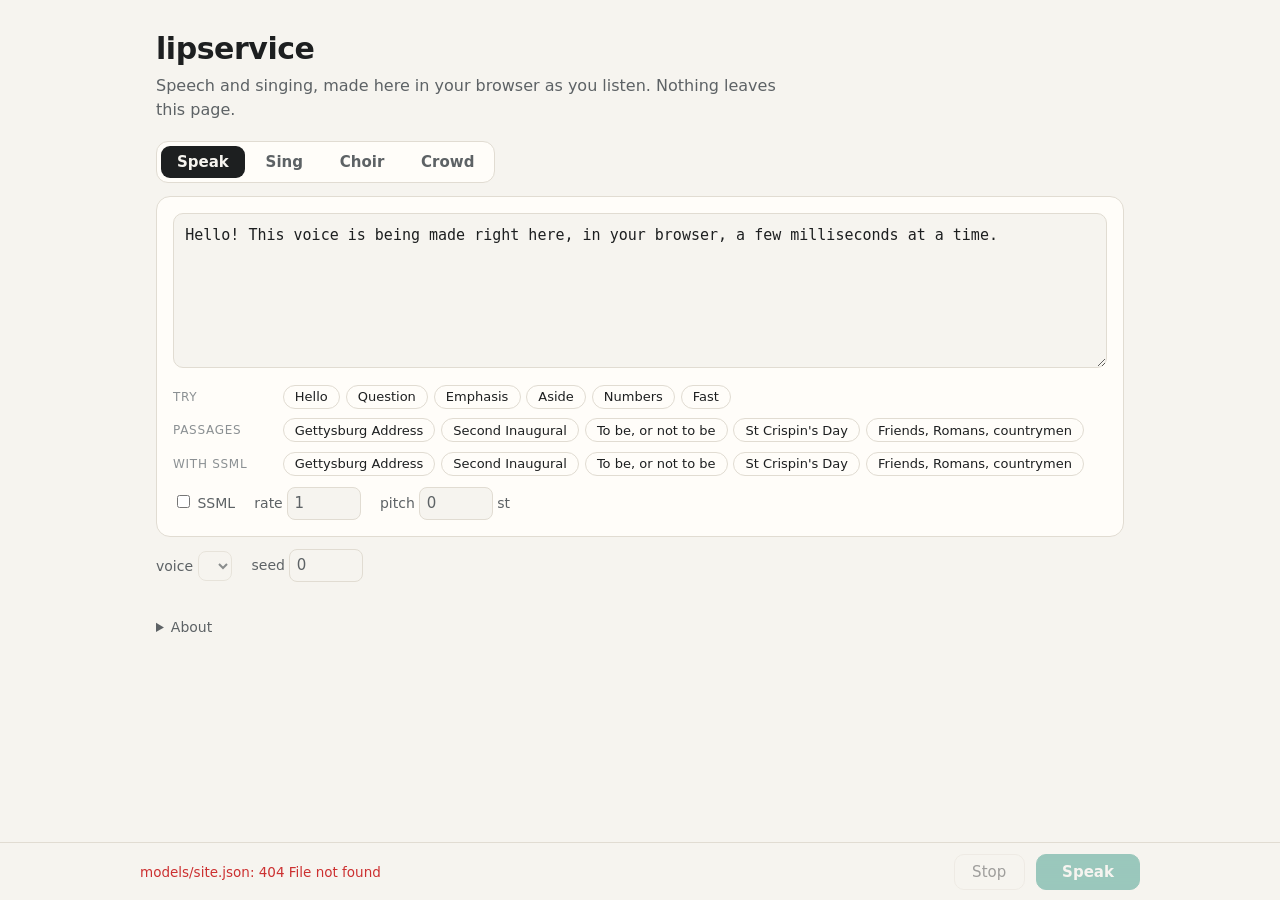
==== engine/web/index.html @ f513cfa4 "Lip Service 0.1.0" ====
<!doctype html>
<!-- SPDX-License-Identifier: AGPL-3.0-only -->
<!-- Copyright (C) 2026 Giles Hall -->

<html lang="en">
<head>
<meta charset="utf-8">
<meta name="viewport" content="width=device-width, initial-scale=1, viewport-fit=cover">
<meta name="color-scheme" content="dark light">
<title>lipservice</title>
<style>
  :root {
    color-scheme: dark light;
    --bg: #0f1112; --panel: #171a1c; --fg: #ebe7e0; --mute: #a0a5a8; --faint: #6c7276; --line: #2a2f33;
    --made: #4fd1b5; --head: #ffb45e; --pitch: #f2c14e; --comma: #e467c0; --bad: #ff6464; --note: #8ab4ff;
  }
  @media (prefers-color-scheme: light) {
    :root {
      --bg: #f6f4ef; --panel: #fffdf9; --fg: #1d1f20; --mute: #5d6265; --faint: #8b9093; --line: #e1dcd2;
      --made: #11866e; --head: #d97a1e; --pitch: #a87b00; --comma: #b5328f; --bad: #cc3030; --note: #2a5bd7;
    }
  }
  * { box-sizing: border-box; }
  [hidden] { display: none !important; }
  html { -webkit-text-size-adjust: 100%; }
  body { font: 16px/1.5 system-ui, -apple-system, sans-serif; color: var(--fg); background: var(--bg); margin: 0; }
  .page { max-width: 1000px; margin: 0 auto; padding: 1.6rem 1rem 7.5rem; }
  header h1 { font-size: 30px; font-weight: 650; letter-spacing: -0.015em; margin: 0; }
  header p { color: var(--mute); margin: .2rem 0 1.2rem; max-width: 40rem; }
  .tabs { display: flex; gap: .3rem; padding: .25rem; background: var(--panel); border: 1px solid var(--line); border-radius: 12px; width: fit-content; max-width: 100%; overflow-x: auto; }
  .tabs button { font: 600 15px system-ui, sans-serif; color: var(--mute); background: transparent; border: 0; border-radius: 9px; padding: .45rem 1rem; cursor: pointer; }
  .tabs button.on { color: var(--bg); background: var(--fg); }
  .card { background: var(--panel); border: 1px solid var(--line); border-radius: 14px; padding: 1rem; margin: .8rem 0; }
  .lede { color: var(--mute); margin: 0 0 .8rem; font-size: 15px; }
  textarea { width: 100%; font: 15px/1.45 ui-monospace, SFMono-Regular, Menlo, monospace; padding: .7rem; border: 1px solid var(--line); border-radius: 10px; background: var(--bg); color: inherit; resize: vertical; }
  .row { display: flex; flex-wrap: wrap; gap: .6rem 1.2rem; align-items: center; margin: .7rem 0 0; }
  label { color: var(--mute); font-size: 14px; }
  select, input[type=number] { font: inherit; font-size: 15px; background: var(--bg); color: inherit; border: 1px solid var(--line); border-radius: 8px; padding: .25rem .4rem; }
  input[type=number] { width: 4.6rem; }
  button { font: 600 15px system-ui, sans-serif; padding: .5rem 1.1rem; border-radius: 10px; border: 1px solid var(--made); background: var(--made); color: var(--bg); cursor: pointer; }
  button.quiet { background: transparent; color: var(--fg); border-color: var(--line); font-weight: 500; }
  button:disabled { opacity: .4; cursor: default; }
  .chips { display: flex; flex-wrap: wrap; gap: .35rem; align-items: center; margin-top: .6rem; }
  .chips .what { color: var(--faint); font-size: 12px; text-transform: uppercase; letter-spacing: .06em; min-width: 6.5rem; }
  .chips button { font-size: 13px; padding: .22rem .7rem; border-radius: 999px; }
  .chips button.on { border-color: var(--made); color: var(--made); }
  details { color: var(--mute); font-size: 14px; margin-top: .7rem; }
  summary { cursor: pointer; }
  code { font-size: 13px; }
  .note { color: var(--mute); font-size: 14px; margin: .6rem 0 0; }
  .knobs { display: grid; grid-template-columns: repeat(auto-fill, minmax(15rem, 1fr)); gap: .6rem 1.6rem; margin: .7rem 0; }
  .knobs label { display: grid; grid-template-columns: 1fr 3.6rem; align-items: center; column-gap: .5rem; }
  .knobs label span { grid-column: 1 / -1; }
  .knobs input { width: 100%; margin: 0; accent-color: var(--made); }
  .knobs output { color: var(--fg); font-variant-numeric: tabular-nums; text-align: right; }
  .part { display: flex; flex-wrap: wrap; gap: .3rem 1.2rem; align-items: center; margin: .35rem 0; }
  .part b { font-weight: 600; min-width: 10rem; color: var(--fg); }
  #choir-songs label { display: block; margin-top: .6rem; }
  #choir-songs textarea { font-size: 13px; }
  /* the crowd's pad */
  .padbox { position: relative; border: 1px solid var(--line); border-radius: 12px; overflow: hidden; background: var(--bg); }
  #pad { display: block; width: 100%; cursor: crosshair; }
  #pad-start { position: absolute; inset: 0; margin: auto; width: fit-content; height: fit-content; font-size: 17px; padding: .8rem 1.4rem; box-shadow: 0 6px 30px rgb(0 0 0 / .35); }
  .read { font: 600 15px ui-monospace, SFMono-Regular, Menlo, monospace; color: var(--fg); margin-top: .6rem; min-height: 1.5em; }
  /* the transport, always at hand */
  .bar { position: fixed; left: 0; right: 0; bottom: 0; z-index: 10; border-top: 1px solid var(--line);
    background: color-mix(in srgb, var(--bg) 86%, transparent); backdrop-filter: blur(12px); -webkit-backdrop-filter: blur(12px);
    padding: .65rem 1rem calc(.65rem + env(safe-area-inset-bottom)); }
  .bar .in { max-width: 1000px; margin: 0 auto; display: flex; gap: .7rem; align-items: center; }
  #status { flex: 1; min-width: 0; color: var(--mute); font-size: 13.5px; line-height: 1.35; overflow: hidden; display: -webkit-box; -webkit-line-clamp: 2; -webkit-box-orient: vertical; }
  #status.err { color: var(--bad); }
  #go { min-width: 6.5rem; }
  /* figures */
  .viz { display: grid; grid-template-columns: 1fr 1fr; gap: .8rem; margin-top: 1rem; }
  .viz figure { margin: 0; background: var(--panel); border: 1px solid var(--line); border-radius: 14px; padding: .8rem .9rem .9rem; min-width: 0; }
  .viz .wide { grid-column: 1 / -1; }
  .viz h2 { font: 650 11.5px system-ui, sans-serif; text-transform: uppercase; letter-spacing: .09em; color: var(--faint); margin: 0; display: flex; flex-wrap: wrap; align-items: center; gap: .3rem .6rem; }
  .viz h2 .tools { margin-left: auto; display: flex; flex-wrap: wrap; justify-content: flex-end; gap: .3rem; }
  .viz h2 .files { display: flex; align-items: center; gap: .3rem; margin-left: .5rem; }
  .viz h2 button { font-size: 11.5px; padding: .12rem .55rem; text-transform: none; letter-spacing: 0; }
  .viz h2 button.wanted { border-color: var(--made); color: var(--made); }
  .viz figcaption { color: var(--mute); font-size: 13px; margin: .2rem 0 .6rem; line-height: 1.4; }
  .viz canvas { display: block; width: 100%; }
  .stagebox { position: relative; }
  .tip { position: absolute; top: 4px; right: 4px; background: var(--bg); border: 1px solid var(--line); border-radius: 10px; padding: .45rem .7rem; font-size: 12.5px; line-height: 1.45; max-width: 62%; box-shadow: 0 6px 24px rgb(0 0 0 / .25); }
  .tip b { display: block; font-size: 13px; }
  .tip div { color: var(--mute); }
  .key { display: flex; flex-wrap: wrap; gap: .2rem .9rem; font-size: 12px; color: var(--mute); margin-top: .5rem; }
  .key i { display: inline-block; width: 10px; height: 10px; border-radius: 3px; margin-right: .35rem; vertical-align: -1px; }
  .key .pick { cursor: pointer; border-radius: 6px; padding: .05rem .4rem; margin: 0 -.4rem; }
  .key .pick:hover, .key .pick.on { color: var(--fg); background: var(--panel); }
  #stage { cursor: pointer; }
  /* the chain */
  .chain { display: grid; grid-template-columns: repeat(var(--wide, 5), minmax(0, 1fr)); gap: .7rem 1.1rem; }
  .step { position: relative; display: flex; flex-direction: column; gap: .1rem; background: var(--bg); border: 1px solid var(--line); border-radius: 10px; padding: .5rem .65rem; }
  .step::after { content: none; position: absolute; right: -.8rem; top: 50%; width: 7px; height: 7px; border-top: 1.5px solid var(--faint); border-right: 1.5px solid var(--faint); transform: translateY(-50%) rotate(45deg); }
  .step.go-wide::after { content: ""; }
  .step b { font-size: 13.5px; }
  .step span { font-size: 11.5px; color: var(--mute); line-height: 1.3; }
  .step output { font: 600 12.5px ui-monospace, SFMono-Regular, Menlo, monospace; color: var(--made); min-height: 1.4em; margin-top: .15rem; overflow-wrap: anywhere; }
  .meter { display: block; height: 5px; background: var(--line); border-radius: 3px; overflow: hidden; margin-top: auto; }
  .meter > i { display: block; height: 100%; width: 0; background: var(--made); }
  .meter.bad > i { background: var(--bad); }
  .curve { width: 100%; height: 70px; margin-top: .2rem; }
  /* the listener's notes */
  .notes { margin-top: .5rem; font-size: 14px; }
  .notes .how { color: var(--faint); font-size: 12.5px; }
  .notes form { display: flex; gap: .5rem; align-items: center; margin-top: .5rem; }
  .notes form b, .notes li button.at { font: 600 13px ui-monospace, SFMono-Regular, Menlo, monospace; color: var(--note); }
  .notes input[type=text] { flex: 1; min-width: 0; font: inherit; background: var(--bg); color: inherit; border: 1px solid var(--line); border-radius: 8px; padding: .3rem .5rem; }
  .notes button { font-size: 13px; padding: .25rem .7rem; }
  .notes ol { list-style: none; margin: .5rem 0 0; padding: 0; }
  .notes li { display: flex; gap: .6rem; align-items: baseline; padding: .22rem 0; border-top: 1px solid var(--line); }
  .notes li i { font: 700 10px system-ui, sans-serif; background: var(--note); color: var(--bg); border-radius: 3px; padding: 0 .3rem; min-width: 1.1rem; text-align: center; }
  .notes li button.at { background: transparent; border: 0; padding: 0; cursor: pointer; }
  .notes li span { flex: 1; min-width: 0; overflow-wrap: anywhere; }
  .notes li small { color: var(--faint); }
  .notes li button.gone { background: transparent; border: 0; color: var(--faint); padding: 0 .3rem; }
  /* figures in words */
  #nums { display: grid; grid-template-columns: repeat(auto-fill, minmax(10.5rem, 1fr)); gap: .6rem 1.2rem; margin: .8rem 0 0; }
  #nums b { display: block; font-size: 24px; font-weight: 650; color: var(--made); font-variant-numeric: tabular-nums; letter-spacing: -0.01em; }
  #nums span { color: var(--mute); font-size: 12.5px; line-height: 1.3; display: block; }
  .about { margin-top: 1.4rem; }
  @media (max-width: 1000px) {
    .chain { grid-template-columns: repeat(var(--half, 4), minmax(0, 1fr)); }
    .step.go-wide::after { content: none; }
    .step.go-half::after { content: ""; }
  }
  @media (max-width: 720px) {
    .viz { grid-template-columns: 1fr; }
    .chain { grid-template-columns: 1fr; gap: .8rem; }
    .step { display: grid; grid-template-columns: 1fr auto; column-gap: .8rem; align-items: baseline; }
    .step b { grid-area: 1 / 1; }
    .step output { grid-area: 1 / 2; margin: 0; text-align: right; min-height: 0; }
    .step span, .step .meter, .step .curve { grid-column: 1 / -1; }
    .step .meter { margin-top: .35rem; }
    .step.go-half::after { content: none; }
    .step.go-down::after { content: ""; right: auto; left: 1.2rem; top: auto; bottom: -.62rem; transform: rotate(135deg); }
    header h1 { font-size: 26px; }
    .page { padding-top: 1.1rem; }
    .card { padding: .8rem; }
  }
</style>
</head>
<body>
<div class="page">
<header>
  <h1>lipservice</h1>
  <p>Speech and singing, made here in your browser as you listen. Nothing leaves this page.</p>
  <p id="route-label" hidden><label>sound <select id="route"></select></label></p>
</header>

<nav class="tabs" role="tablist">
  <button id="t-say" class="on" role="tab">Speak</button><button id="t-sing" role="tab">Sing</button><button id="t-choir" role="tab">Choir</button><button id="t-crowd" role="tab">Crowd</button>
</nav>

<section id="say" class="card">
  <textarea id="text" rows="6" aria-label="What to say"></textarea>
  <div class="chips" id="say-examples"><span class="what">Try</span></div>
  <div class="chips" id="say-long"><span class="what">Passages</span></div>
  <div class="chips" id="say-long-ssml"><span class="what">With SSML</span></div>
  <div class="row">
    <label><input type="checkbox" id="ssml"> SSML</label>
    <label>rate <input type="number" id="rate" value="1" min="0.5" max="2" step="0.05"></label>
    <label>pitch <input type="number" id="shift" value="0" min="-12" max="12" step="1"> st</label>
  </div>
</section>

<section id="sing" class="card" hidden>
  <textarea id="song" rows="10" aria-label="The song"></textarea>
  <div class="chips" id="sing-examples"><span class="what">Songs</span></div>
  <div class="row">
    <label>transpose <input type="number" id="transpose" value="0" min="-24" max="24" step="1"> st</label>
  </div>
  <details><summary>How it sings</summary>
    <div class="row">
      <label>pitch <select id="sing-motion">
        <option value="">machine vibrato</option><option value="vibrato">a singer's own, with vibrato</option><option value="wide">a singer's own, wide vibrato</option><option value="straight">a singer's own, straight tone</option>
      </select></label>
      <label><input type="checkbox" id="sing-diction"> sung diction</label>
    </div>
    <div class="knobs" id="sing-how"></div>
    <p>With a singer's own pitch, the voice's pitch moves on each note as one trained singer's did (VocalSet's singers;
    the seed picks which, and so that singer's own rate and depth of vibrato). Sung diction stresses every vowel. The
    changes are heard at the next Go.</p>
  </details>
  <details><summary>Song format</summary>
    <p>A line each: <code>bpm 90</code>, <code>rest 0.5</code> (beats), or a word and its notes, one a syllable,
    <code>NOTE:BEATS</code> (<code>C4</code>, <code>F#3</code>, <code>Bb2</code>), notes joined by <code>+</code> sharing a syllable.
    Lines starting <code>#</code> are comments.</p>
    <p>A <code>vibrato</code> line between words writes the vibrato's size from that beat on, as a pedal is written beside
    a part's notes: 1 is the voice's own, 0 a straight tone. <code>vibrato 0</code> jumps to none;
    <code>vibrato 1.5:3</code> glides to one and a half times over the next 3 beats; several in a line follow one another, so
    <code>vibrato 0 0:2 2:4 0:2</code> is none, held for 2 beats, grown to twice over 4, gone again over 2. The line takes no
    time in the song, and the last size holds until the next line. Of a singer's own pitch it sizes the vibrato and leaves
    the slower drift. In a choir each part has its own (Parts as song files); the piece Vibrato, Written shows it. The
    knob "vibrato alone" is what 1 comes to: every size written is multiplied by it.</p>
  </details>
</section>

<section id="choir" class="card" hidden>
  <div class="chips" id="choir-examples"></div>
  <p class="note" id="choir-source"></p>
  <div class="row">
    <label>room <select id="choir-room">
      <option value="card">hall</option><option value="drier">drier</option><option value="driest">driest</option><option value="bare">no room</option>
    </select></label>
    <label>pitch <select id="choir-motion">
      <option value="straight">singers' own, straight tone</option><option value="vibrato">singers' own, with vibrato</option><option value="wide">singers' own, wide vibrato</option><option value="">machine vibrato</option>
    </select></label>
  </div>
  <details><summary>Voices</summary><div id="choir-parts"></div></details>
  <details><summary>How it sings</summary>
  <div class="knobs" id="choir-how"></div>
  <p>Each voice's pitch moves on its notes as one trained singer's did (VocalSet's singers, a different one for each
  voice, with that singer's own rate and depth of vibrato), each singer a touch off the
  beat and off the pitch, breaths taken in the rests with the note before shortened to make room. Each singer has a
  seat on a stage and the choir sounds in a room. Each voice sings its part as in the Sing tab: as written for a woman,
  an octave down for a man. The voices are spread over several workers and mixed as they are made.</p></details>
  <details><summary>Parts as song files</summary><div id="choir-songs"></div></details>
</section>

<section id="crowd" class="card" hidden>
  <p class="lede">A crowd singing four chords round and round, each voice one note a chord. Drag on the pad: across
  sets one thing and up another. With the voices on an axis, the dashed line is how many this device sings at once,
  measured as it sings; past it the sound runs dry.</p>
  <div class="padbox"><canvas id="pad" aria-label="The crowd's pad"></canvas><button id="pad-start" disabled>Start the crowd</button></div>
  <div class="row">
    <label>across <select id="pad-x"></select></label>
    <label>up <select id="pad-y"></select></label>
  </div>
  <div class="read" id="pad-read"></div>
</section>

<div class="row" id="opts">
  <label id="voice-label">voice <select id="voice" disabled></select></label>
  <label id="seed-label">seed <input type="number" id="seed" value="0" min="0" step="1"></label>
</div>

<div id="nums"></div>

<section class="viz" id="viz" hidden>
  <figure class="wide" id="f-stage">
    <h2>The stage</h2>
    <figcaption id="c-stage"></figcaption>
    <div class="stagebox"><canvas id="stage"></canvas><div id="stage-card" class="tip" hidden></div></div>
    <div class="key" id="k-stage"></div>
  </figure>
  <figure class="wide" id="f-time">
    <h2>As it is made <span class="tools"><button class="quiet" id="follow" hidden>Back to now</button><button class="quiet" id="zoom">Whole take</button><span class="files">Download <button class="quiet" id="file-wav" disabled>WAV</button><button class="quiet" id="file-flac" disabled>FLAC</button><button class="quiet" id="file-mp3" disabled>MP3</button></span></span></h2>
    <figcaption id="c-time"></figcaption>
    <canvas id="time"></canvas>
    <div class="notes" id="notes" hidden>
      <div class="row"><button class="quiet" id="note-add">Note here</button><span class="how">marks what you are hearing (or press N); shift-click the time line to mark a place by eye. Space plays and pauses; the arrows move the mark a tenth of a second (a second with shift), or with no note open your place two seconds (paused, it stays paused); Enter plays from two seconds before the mark. While writing the note: shift-space, alt-arrows and shift-Enter</span></div>
      <form id="note-form" hidden><b id="note-at"></b><input type="text" id="note-text" aria-label="The note" autocomplete="off"><button id="note-save">Save</button><button type="button" class="quiet" id="note-cancel">Cancel</button></form>
      <ol id="note-list"></ol>
    </div>
  </figure>
  <figure class="wide" id="f-chain">
    <h2>The chain</h2>
    <figcaption id="c-chain"></figcaption>
    <div class="chain" id="chain"></div>
  </figure>
  <figure id="f-pace">
    <h2>Made against heard</h2>
    <figcaption id="c-pace"></figcaption>
    <canvas id="pace"></canvas>
  </figure>
  <figure id="f-scope">
    <h2>At the speaker</h2>
    <figcaption>Left against right, upright where the ears agree, and the spectrum with its recent peaks.</figcaption>
    <canvas id="scope"></canvas>
  </figure>
</section>

<details class="about"><summary>About</summary>
  <p>The engine is written in Rust and runs here as WebAssembly, in workers. Speech: the text is spelled out (numbers,
  dates) and each word read in its sense; a dictionary (CMU, BSD) and a model for the words not in it give the phones;
  a small model, taught by BERT, puts pauses where readers pause; a score model gives each sound its length, pitch and
  voice; <span id="about-sound">a decoder turns that into a spectrum and Vocos (MIT) turns the spectrum into sound. Singing goes from the
  score through a source-filter vocoder.</span> The voices are LibriTTS-R speakers (CC BY 4.0). The choir's pitch motion and
  breaths are learned from and cut from VocalSet (Wilkins, Seetharaman, Wahl and Pardo, ISMIR 2018; CC BY 4.0). SSML
  covers prosody (rate, pitch, volume), emphasis, breaks, say-as, phoneme and sub; a yes/no question rises at its end.</p>
  <p>The sound keeps playing with the screen off where the browser allows it: the page asks for a playback audio
  session, and is fed by its workers' messages rather than timers.</p>
</details>
</div>

<div class="bar"><div class="in">
  <div id="status" role="status">Loading the engine…</div>
  <button id="stop" class="quiet" disabled>Stop</button>
  <button id="go" disabled>Speak</button>
</div></div>

<script type="module">
import { PASSAGES } from "./passages.js";
import { Choir } from "./choir.js";
import { Deck } from "./deck.js";
import { Conductor } from "./conduct.js";
import { CHOIRS, VIBRATO, arrange } from "./choirs.js";
import { sized } from "./perform.js";
import { Crowd, MAX, PARAMS, noteName, chordName } from "./live.js";
import { Take, SR } from "./take.js";
import { Timeline } from "./timeline.js";
import { Stage } from "./stage.js";
import { Chain } from "./chain.js";
import { Pace } from "./pace.js";
import { Scope } from "./scope.js";
import { Pad } from "./pad.js";
import { hue, hsl, ROLE, clock, stamp } from "./paint.js";
import { Notes, digest } from "./notes.js";
import { FORMATS, write } from "./files.js";
import { RANGES } from "./voices_ranges.js";

const $ = (id) => document.getElementById(id);

const SAY = {
  "Hello": ["Hello! This voice is being made right here, in your browser, a few milliseconds at a time.", false],
  "Question": ["Are you coming home tonight? Who told you that?", false],
  "Emphasis": ['<speak>I never said <emphasis level="strong">she</emphasis> stole my money.</speak>', true],
  "Aside": ['<speak>The key is under the mat. <break time="400ms"/><prosody rate="slow" pitch="-2st" volume="soft">Don\'t tell anyone.</prosody> <break time="300ms"/>I mean <emphasis level="strong">anyone</emphasis>.</speak>', true],
  "Numbers": ['<speak>Your table is ready at <say-as interpret-as="time">7:45</say-as>, party of <say-as interpret-as="cardinal">12</say-as>. Spell it: <say-as interpret-as="characters">SSML</say-as>.</speak>', true],
  "Fast": ['<speak><prosody rate="x-fast">This is the part of the advertisement where everything is said very quickly so nobody notices.</prosody></speak>', true],
};
const SING = {
  "Amazing Grace": `# Amazing Grace (New Britain, 1829), first two lines; 3/4
bpm 90
rest 0.5
amazing D4:1 G4:2 B4:0.5+G4:0.5
grace B4:2
how A4:1
sweet G4:2
the E4:1
sound D4:2
that D4:1
saved G4:2
a B4:0.5+G4:0.5
wretch B4:2
like A4:1
me D5:3
rest 0.5`,
  "Twinkle": `# Twinkle, Twinkle, Little Star (traditional)
bpm 100
twinkle C4:1 C4:1
twinkle G4:1 G4:1
little A4:1 A4:1
star G4:2
how F4:1
I F4:1
wonder E4:1 E4:1
what D4:1
you D4:1
are C4:2
rest 0.5`,
};

const CAPTION = {
  say: "The words and their sounds as long as each lasts, the pauses the model added (magenta), the pitch with its rising questions, then the spectrogram and the wave. The teal line is how far the engine has got; the warm one is what you hear. Click to play from there; drag to look about.",
  sing: "The notes as written, the pitch as sung over them, then the spectrogram and the wave. The teal line is how far the engine has got; the warm one is what you hear. Click to play from there; drag to look about.",
  choir: "Each part a lane, bright where it sings loud, its breaths marked; what the compressor (amber) and limiter (red) take off; then the spectrogram and the wave of the whole room. Click to play from there, made or not; change the room, the pitch or a voice as it plays and it is sung again from just ahead of what you hear, the rest dimmed until it is. Drag to look about.",
};
const CHAIN = {
  say: "Each step from your text to the speaker, and what it is doing at the word you hear.",
  sing: "Each step from the song to the speaker, and what it is doing at the note you hear. The singer's line is how far the sung pitch is from the written note.",
  choir: "Each step from the parts to the speaker. The bars are how much of what you hear is each: the singers straight from their seats, the echo, the halls; and what the limiter takes off. The curve is the compressor's, the dot where the choir is on it now.",
  crowd: "Each step from the notes to the speaker. The bars are how much of what you hear is each: the voices straight from their seats, the echo, the halls; and what the limiter takes off. The curve is the compressor's, the dot where the crowd is on it now.",
};
const PACE = {
  take: "Seconds of sound made (teal) and heard (warm) from where it plays, against the seconds since you asked. The dashed line is real time from the first sound: everything above it is made faster than it plays, and the shading is the sound in hand.",
  crowd: "The voices singing, against how many the workers keep up with (dashed), over the last 30 seconds. A red mark is a moment the speaker ran dry.",
};

// id: one rising count for every job and utterance. live: the crowd's utterance while it sings.
// take: what the figures show and the deck plays; take.job: its making on the page's worker
// (speech and song), null once over.
let mode = "say", voices = [], vox = null, route = null, id = 0, live = 0, ctx = null, player = null, making = null;
let take = null, crowd = null, crowdAt = null, hist = [], showing = null, choirName = null, sung = null;
let solo = new Set(); // the singers of the choir sung (its parts, by number) asked to be heard alone; none: all are heard
let notes = null, noting = null; // the listener's notes, where the site keeps them; the sample one is being written for
let saving = null, writing = false; // the format the take is wanted in as a file once all of it is made; a file is being written
// the sound asked for in the page's address (?route=fast; routes.js), or the site's first
const wanted = new URLSearchParams(location.search).get("route");
const worker = new Worker(wanted ? `worker.js?route=${encodeURIComponent(wanted)}` : "worker.js", { type: "module" });
const status = (s, err = false) => { $("status").textContent = s; $("status").className = err ? "err" : ""; };
const numbers = (rows = []) => {
  $("nums").replaceChildren(...rows.map(([big, small]) => {
    const d = document.createElement("div"), b = document.createElement("b"), s = document.createElement("span");
    b.textContent = big; s.textContent = small; d.append(b, s);
    return d;
  }));
};
const chip = (name, onclick, quiet = true) => {
  const b = document.createElement("button");
  if (quiet) b.className = "quiet";
  b.textContent = name;
  b.onclick = onclick;
  return b;
};

for (const [name, [text, ssml]] of Object.entries(SAY)) $("say-examples").append(chip(name, () => { $("text").value = text; $("ssml").checked = ssml; }));
for (const [row, ssml] of [["say-long", false], ["say-long-ssml", true]]) {
  for (const p of PASSAGES) $(row).append(chip(p.name, () => { $("text").value = ssml ? p.ssml : p.plain; $("ssml").checked = ssml; }));
}
for (const [name, song] of Object.entries(SING)) $("sing-examples").append(chip(name, () => { $("song").value = song; }));
$("text").value = SAY.Hello[0];
$("song").value = SING["Amazing Grace"];

const GO = { say: "Speak", sing: "Sing", choir: "Sing", crowd: "Start" };
function tab(m) {
  mode = m;
  for (const t of ["say", "sing", "choir", "crowd"]) {
    $(`t-${t}`).classList.toggle("on", m === t);
    $(`t-${t}`).setAttribute("aria-selected", m === t);
    $(t).hidden = m !== t;
  }
  $("voice-label").hidden = m === "choir" || m === "crowd";
  $("seed-label").hidden = m === "crowd";
  $("go").textContent = GO[m];
  tune();
  if (m === "choir") warm();
  if (m === "crowd" && crowd) crowd.prepare();
  wake();
}
for (const t of ["say", "sing", "choir", "crowd"]) $(`t-${t}`).onclick = () => tab(t);

// a woman sings a written melody an octave up from a man
function tune() {
  const v = voices.find((v) => v.name === $("voice").value);
  if (mode === "sing" && v) $("transpose").value = v.sex === "F" ? 0 : -12;
}
$("voice").onchange = tune;

function fillVoices(select) {
  const groups = new Map();
  for (const v of voices) {
    const o = document.createElement("option"); o.value = v.name; o.textContent = v.label;
    if (!v.group) { select.append(o); continue; }
    if (!groups.has(v.group)) {
      const g = document.createElement("optgroup"); g.label = v.group; groups.set(v.group, g); select.append(g);
    }
    groups.get(v.group).append(o);
  }
}

// ------------------------------------------------------------------ the speaker

// The speaker (player.js) plays the chunks back to back and fades every start, end and stop. It is
// made on the first press, as a browser starts audio only from one; asked for as playback (a
// music player's audio session) so that it plays on with the screen off.
// A context that has played and is no longer running was silenced by the system (the screen locked,
// a call, another app's sound, the lock screen's pause). It still holds sound it was given and had
// not played, and started again it plays that first: a bit of the last piece ahead of the next. So
// a press finds it closed and a new one made, which holds nothing. (Coming back to the page while a
// piece is still going starts the same one again, below: there what it holds is the piece's own.)
const scope = new Scope($("scope"));
let ran = false; // the context has played
function speaker() {
  if (ctx && ran && ctx.state !== "running") {
    const old = ctx;
    old.onstatechange = null;
    player?.disconnect();
    old.close().catch((e) => console.error("the silenced audio context would not close:", e));
    ctx = null;
    making = null; // the old player takes what is still on its way to it, until the new one is made
    ran = false;
  }
  if (!ctx) {
    if (navigator.audioSession) navigator.audioSession.type = "playback";
    const made = new AudioContext({ sampleRate: SR });
    ctx = made;
    made.onstatechange = () => {
      if (made.state === "running") ran = true;
      else if (active()) status(`The browser has ${made.state === "interrupted" ? "interrupted" : "paused"} the sound.`, true);
    };
    if (made.state === "running") ran = true;
  }
  ctx.resume().catch((e) => status(`The browser would not start audio: ${e.message}`, true));
  making ??= ctx.audioWorklet.addModule("player.js").then(() => {
    player = new AudioWorkletNode(ctx, "player", { numberOfInputs: 0, outputChannelCount: [2] });
    player.onprocessorerror = () => status("The audio player failed (the browser's console has why). Reload the page.", true);
    player.port.onmessage = ({ data: m }) => heard(m);
    player.connect(ctx.destination);
    scope.attach(ctx, player);
  });
}
const toPlayer = (m, t = []) => making.then(() => player.port.postMessage(m, t)).catch((e) => status(`The audio player did not start: ${e.message}`, true));

// back from the background: a context the system paused while live is started again
document.addEventListener("visibilitychange", () => {
  if (document.visibilityState !== "visible") return;
  wake();
  if (!ctx || !active() || ctx.state === "running") return;
  ctx.resume().then(() => status("Playing again: the browser had paused the sound while the page was hidden.", true))
    .catch((e) => status(`The browser would not start the sound again: ${e.message}`, true));
});

// the lock screen's controls: what is playing, and a pause that stops it
const session = "mediaSession" in navigator ? navigator.mediaSession : null;
session?.setActionHandler("pause", () => halted());
function nowPlaying(title) {
  if (!session) return;
  session.metadata = new MediaMetadata({ title, artist: "lipservice", album: "made in your browser" });
  session.playbackState = title ? "playing" : "none";
}

// The deck (deck.js) plays the take from wherever it is set down; the conductor (conduct.js) keeps
// a choir's take made ahead of it and makes it again when what is sung changes.
const deck = new Deck({
  send: toPlayer,
  clock: () => ctx.currentTime * SR,
  latency: () => (ctx.outputLatency || 0) * SR,
  nextId: () => ++id,
  ahead: (t, c) => (t.kind === "choir" ? cond.ahead(t, c) : true),
  onBegin: () => {
    if (deck.run.holds) status("Playing on.");
    else if (take.kind === "choir") status(`Singing… first sound ${Math.round(deck.run.begun)} ms after you asked.`);
    lamp();
  },
  // the speaker ran dry: it waits, and plays on once the engine is far enough ahead to reach the end
  onHold: () => {
    status("The engine fell behind what was playing. Waiting for it to get far enough ahead to play on without stopping…", true);
    lamp();
  },
  onEnd: (m) => {
    lamp();
    const n = deck.run.holds;
    if (!m.stopped && n) status(`${$("status").textContent} Playback waited for the engine ${n} time${n > 1 ? "s" : ""}.`, true);
    else if (!m.stopped && m.stalls) status(`${$("status").textContent} Playback stalled ${m.stalls} time${m.stalls > 1 ? "s" : ""} waiting for the engine.`, true);
  },
  onSwap: (t) => {
    take = t;
    timeline.swap(t);
    setStage(t);
    listNotes();
    wake();
  },
});

// something is playing, about to, or being made
const active = () => live !== 0 || deck.active || cond.job !== null || (take?.job ?? null) !== null;
function lamp() {
  const on = active();
  $("stop").disabled = !on;
  if (!on) nowPlaying(null);
  fileLamp();
  wake();
}

function heard(m) {
  const now = performance.now();
  if (!live || m.id !== live) { deck.hear(m); return; }
  if (m.type === "at") {
    crowdAt = m;
    crowd.hear(m.n, m.stalls);
    const s = crowd.stats();
    hist.push({ t: now, voices: s.voices, capacity: s.capacity, stalls: s.stalls });
    while (hist.length > 2 && hist[0].t < now - 32000) hist.shift();
  } else if (m.type === "ended") {
    live = 0;
    lamp();
    if (m.stalls) status(`${$("status").textContent} Playback stalled ${m.stalls} time${m.stalls > 1 ? "s" : ""} waiting for the engine.`, true);
  }
}

// Everything stops: the crowd, a making on the page's worker (what it made stays, to be played),
// the choir's making and the speaker.
function stop() {
  if (live) {
    crowd.stop();
    toPlayer({ type: "stop", id: live });
    live = 0;
    $("pad-start").hidden = false;
  }
  if (take && (take.job ?? null) !== null) {
    worker.postMessage({ type: "stop", id: take.job });
    take.job = null;
    take.head = null;
    take.close();
  }
  cond.stop();
  lamp();
}
const halted = () => { stop(); unfile(); status("Stopped."); };
$("stop").onclick = halted;

// ------------------------------------------------------------------ the choir and the crowd

// The choir (choir.js): its parts over several workers, mixed here; the conductor puts the sound on
// the take's tape and the deck plays it.
const choir = new Choir({
  main: worker,
  spawn: () => new Worker(`worker.js?light&route=${route}`, { type: "module" }),
  cores: navigator.hardwareConcurrency || 2,
  onLoaded: (ms) => { if (!active() && (mode === "choir" || mode === "crowd")) status(`The voices are ready (loaded in ${(ms / 1000).toFixed(1)} s).`); },
  onSound: (j, y, at) => { cond.sound(j, y, at); fileProgress(); wake(); },
  onOpen: (j) => cond.opened(j),
  onDone: (j, s) => cond.done(j, s),
  onError: (message) => cond.error(message),
});
const cond = new Conductor({
  choir, deck,
  lead: 30, // s of a choir made past where a listener paused
  nextId: () => ++id,
  onOpen: (t) => opened(t),
  onError: (message) => { stop(); unfile(); status(message, true); },
  onDone: (t, s) => {
    lamp();
    if (s.secs) {
      const n = t.settings.parts.filter((p) => !p.mute).length, of = n < s.parts ? `${n} of ${s.parts}` : `${s.parts}`;
      status(made(t) ? `${(t.length / SR).toFixed(1)} s of choir from ${of} voices.` : `${s.mix.toFixed(1)} s of choir made, from ${of} voices.`);
      numbers([
        [`${s.speed.toFixed(0)}×`, `seconds of singing made a second, every voice counted: ${s.secs.toFixed(0)} s in ${s.wall.toFixed(1)} s`],
        [`${s.perCompute.toFixed(1)}×`, `a second of compute: ${s.secs.toFixed(0)} s in ${s.busy.toFixed(1)} s of work, on ${s.workers} worker${s.workers > 1 ? "s" : ""}`],
        [`${Math.round(cond.lat)} ms`, "from asking the singers to their first sound"],
        [`${s.realtime.toFixed(1)}×`, `the choir made as fast as it plays: ${s.mix.toFixed(1)} s in ${s.wall.toFixed(1)} s`],
      ]);
    }
    fileSoon();
  },
});

// ------------------------------------------------------------------ the take as a file

// The take kept as a file (files.js), written here on the page once all of it is made: a choir is
// made through for it (the conductor's fill()), speech and a song are waited for. The wish
// (`saving`) stays with what is sung through its changes, and is over when the file is written,
// at a stop, at an error, or when something else is spoken or sung.
const FILE_BUTTONS = Object.keys(FORMATS).map((f) => [f, $(`file-${f}`)]);
for (const [f, b] of FILE_BUTTONS) {
  b.title = `Download what was made as ${FORMATS[f].label}: ${FORMATS[f].what}`;
  b.onclick = () => want(f);
}
// all of the take is made
const made = (t) => t.closed && t.length > 0 && t.end(0) >= t.length;
// the take a file would be of: the choir as it is to be sung now, though the old way still plays
const filed = () => (take?.kind === "choir" ? cond.cur : take);
function fileLamp() {
  for (const [f, b] of FILE_BUTTONS) {
    b.disabled = !filed() || writing;
    b.classList.toggle("wanted", saving === f);
  }
}
function unfile() {
  if (saving === null) return;
  saving = null;
  cond.fill(false);
  fileLamp();
}
// a click on a format: a file of it is wanted; on the one wanted already: no longer
function want(format) {
  if (!filed() || writing) return;
  if (saving === format) {
    unfile();
    status("No file will be written.");
    return;
  }
  saving = format;
  fileLamp();
  fileSoon();
}
// the file wanted is written if its take is whole, and the take made on towards it if not
function fileSoon() {
  const t = filed();
  if (saving === null || writing || !t) return;
  if (made(t)) {
    writeFile(t, saving);
  } else if (t.kind === "choir") {
    cond.fill();
    lamp();
    fileShare = null;
    fileProgress();
  } else if ((t.job ?? null) !== null) {
    status(`The ${FORMATS[saving].label} will be written once the ${t.kind === "say" ? "speech" : "song"} is made.`);
  } else {
    unfile();
    status("There is no sound to download.", true);
  }
}
// how much of the choir wanted as a file is made
let fileShare = null;
function fileProgress() {
  const t = filed();
  if (saving === null || writing || t?.kind !== "choir") return;
  const share = t.length ? Math.floor(100 * t.spans.reduce((a, [from, to]) => a + to - from, 0) / t.length) : 0;
  if (share === fileShare) return;
  fileShare = share;
  status(`Making the rest of the choir to write the ${FORMATS[saving].label}: ${share}% of it is made.`);
}
const slug = (text) => text.normalize("NFKD").toLowerCase().replace(/[^a-z0-9]+/g, "-").slice(0, 48).replace(/^-|-$/g, "");
// a file's name: the choir's (and who of it is heard, if not all), the song's title, or the first
// words spoken
function fileName(t) {
  const heard = t.kind === "choir" ? t.settings.parts.filter((p) => !p.mute) : [];
  const alone = heard.length === (t.settings?.parts.length ?? 0) ? "" : heard.length > 2 ? ` ${heard.length} voices` : ` ${heard.map((p) => p.name).join(" ")}`;
  const of = t.kind === "choir" ? `${sung}${alone}` : t.kind === "sing" ? t.text.match(/^#\s*(.+)$/m)?.[1] : t.asked.text.replace(/<[^>]+>/g, " ").trim().split(/\s+/).slice(0, 6).join(" ");
  return slug(of ?? "") || { say: "speech", sing: "song", choir: "choir" }[t.kind];
}
// Written a slice at a time, so the page goes on drawing and answering, then handed to the browser
// to keep. The take's sound is copied first: it may be sung another way meanwhile.
async function writeFile(t, format) {
  const f = FORMATS[format];
  saving = null;
  writing = true;
  fileLamp();
  try {
    const name = `${fileName(t)}.${f.ext}`, [l, r] = t.cut(0, t.length);
    const g = write(format, r ? [l, r] : [l], SR);
    let step = g.next();
    while (!step.done) {
      status(`Writing ${name}: ${Math.floor(100 * step.value)}%`);
      await new Promise((go) => setTimeout(go));
      for (const until = performance.now() + 40; !step.done && performance.now() < until;) step = g.next();
    }
    const { bytes } = step.value;
    const url = URL.createObjectURL(new Blob([bytes], { type: f.mime })), a = document.createElement("a");
    a.href = url;
    a.download = name;
    document.body.append(a);
    a.click();
    a.remove();
    setTimeout(() => URL.revokeObjectURL(url), 60000);
    const size = bytes.length < 1e6 ? `${Math.ceil(bytes.length / 1000)} kB` : `${(bytes.length / 1e6).toFixed(1)} MB`;
    status(`Wrote ${name}: ${stamp(t.length / SR)}, ${size}.`);
  } catch (e) {
    status(`The ${f.label} could not be written: ${e.message}`, true);
  } finally {
    writing = false;
    fileLamp();
  }
}

// The knobs of how a song is sung: what each is called, its lowest, highest and step, and how a
// value reads.
const pct = (v) => `${Math.round(v * 100)}%`;
const KNOBS = {
  sway: ["vibrato and drift", 0, 2, 0.05, pct],
  vibrato: ["vibrato alone", 0, 2, 0.05, pct],
  loose: ["looseness in time and tune", 0, 2, 0.05, pct],
  glide: ["slide between notes", 1, 30, 1, (v) => `${v * 10} ms`],
  dynamics: ["dynamics", 0, 2.5, 0.05, (v) => v.toFixed(2)],
  breath: ["breaths in the rests", 0, 1, 0.05, pct],
  breathiness: ["breath in the tone", 0, 1.5, 0.05, pct],
};

// Knobs for `keys` put in `box`: get() their values, set(values); onchange as one is let go.
function knobs(box, keys, onchange) {
  const ins = new Map();
  for (const k of keys) {
    const [name, min, max, step, read] = KNOBS[k];
    const l = document.createElement("label"), s = document.createElement("span"), i = document.createElement("input"), o = document.createElement("output");
    s.textContent = name;
    Object.assign(i, { type: "range", min, max, step });
    i.oninput = () => { o.textContent = read(+i.value); };
    i.onchange = onchange;
    l.append(s, i, o);
    box.append(l);
    ins.set(k, i);
  }
  return {
    get: () => Object.fromEntries([...ins].map(([k, i]) => [k, +i.value])),
    set(vs) {
      for (const [k, i] of ins) {
        i.value = vs[k];
        if (!(Math.abs(+i.value - vs[k]) < 1e-9)) throw new Error(`${KNOBS[k][0]}: ${vs[k]} is not on its knob`);
        i.oninput();
      }
    },
  };
}
const singHow = knobs($("sing-how"), ["sway", "vibrato", "glide", "dynamics", "breathiness"]);
singHow.set({ sway: 1, vibrato: VIBRATO, glide: 9, dynamics: 0, breathiness: 1 });
const choirHow = knobs($("choir-how"), ["sway", "vibrato", "loose", "glide", "dynamics", "breath", "breathiness"], () => retune());

function showChoir(name) {
  const c = CHOIRS[name];
  choirName = name;
  for (const b of $("choir-examples").children) b.classList.toggle("on", b.textContent === name);
  $("choir-source").textContent = `${name}. ${c.source}`;
  $("choir-room").value = c.room;
  $("choir-motion").value = c.style.motion ?? "";
  choirHow.set({ sway: 1, vibrato: c.style.vibratoSize ?? VIBRATO, loose: 1, glide: c.style.glide, dynamics: c.style.dynamics, breath: c.style.breath, breathiness: c.style.breathiness });
  $("choir-parts").replaceChildren(...c.parts.map((p) => {
    const row = document.createElement("div"); row.className = "part";
    const who = document.createElement("b"); who.textContent = p.name;
    const sel = document.createElement("select"); fillVoices(sel); sel.value = p.voice; sel.onchange = retune;
    const l1 = document.createElement("label"); l1.append("voice ", sel);
    row.append(who, l1);
    return row;
  }));
  $("choir-songs").replaceChildren(...c.parts.map((p, i) => {
    const l = document.createElement("label"); l.textContent = p.name;
    const t = document.createElement("textarea"); t.id = `choir-song-${i}`; t.rows = 8; t.value = p.song; t.onchange = retune;
    l.append(t);
    return l;
  }));
  if (mode === "choir") warm();
}
for (const name of Object.keys(CHOIRS)) $("choir-examples").append(chip(name, () => showChoir(name)));

// the choir as shown: its parts, seats and room (choirs.js arrange()); where it is the choir sung
// and some of its singers are to be heard alone, the others are muted
function choirJob() {
  const rows = [...$("choir-parts").children];
  const job = arrange(CHOIRS[choirName], {
    list: voices, route, seed: Math.max(0, Math.floor(+$("seed").value)),
    voices: rows.map((row) => row.querySelector("select").value),
    songs: rows.map((_, i) => $(`choir-song-${i}`).value),
    room: $("choir-room").value, motion: $("choir-motion").value || null, how: choirHow.get(),
  });
  if (solo.size && sung === choirName) job.parts.forEach((p, i) => { if (!solo.has(i)) p.mute = true; });
  return job;
}

// A tap on the stage or its key: the singers `who` (none: the empty stage), `more` with shift held.
// They are the ones heard, or, heard alone already, the choir is back; with shift they join those
// heard, or leave them. The choir is sung so from just ahead of the speaker (retune()). False where
// the choir on the stage is not the one shown, or cannot be changed.
function hearAlone(who, more) {
  if (take?.kind !== "choir" || sung !== choirName || live) return false;
  const all = who.length > 0 && who.every((i) => solo.has(i));
  let next = new Set();
  if (who.length && more) {
    next = new Set(solo);
    for (const i of who) { if (all) next.delete(i); else next.add(i); }
  } else if (who.length && !(all && solo.size === who.length)) {
    next = new Set(who);
  }
  if (next.size === take.settings.parts.length) next = new Set(); // every singer: the choir
  if (next.size !== solo.size || [...next].some((i) => !solo.has(i))) {
    solo = next;
    retune();
  }
  keyed();
  return true;
}
// the stage's key: a part whose singers are all among those heard alone is marked
function keyed() {
  for (const e of $("k-stage").children) e.classList.toggle("on", solo.size > 0 && e.who?.every((i) => solo.has(i)) === true);
}

// loads what the choir's workers will need, ahead of the press
function warm() {
  if (voices.length) choir.prepare(choirJob().parts);
}

// What is sung has changed (the room, the pitch, a knob, a voice, the seed, a part's song): the workers load
// what they will need, and the choir on the tape, if it is this one, is made again: from just ahead
// of the speaker as it plays, or when next played.
function retune() {
  if (!voices.length || !choirName) return;
  let job;
  try {
    job = choirJob();
  } catch (e) {
    status(e.message, true);
    return;
  }
  choir.prepare(job.parts);
  if (take?.kind !== "choir" || cond.cur === null || sung !== choirName || live) return;
  try {
    cond.change(job);
  } catch (e) {
    stop();
    status(e.message, true);
    return;
  }
  if (cond.job) status("Singing it the new way from just ahead…");
  lamp();
  fileSoon();
}
$("choir-motion").onchange = retune;
$("choir-room").onchange = retune;
$("seed").onchange = () => { if (mode === "choir") retune(); };

// A making of the take has its parts open: its lanes and the room's trace are on it (conduct.js).
// What the stage shows of it is worked out once and reads the take as it is made.
function opened(t) {
  if (!t.stage) {
    const job = t.settings, vs = new Map(voices.map((v) => [v.name, v]));
    const bySex = (p) => hue(p.name, "F") !== hue(p.name, "M");
    t.stage = {
      seats: job.seats, panMax: Math.max(...job.seats.map((s) => Math.abs(s.pan)), 1e-3),
      singers: job.parts.map((p, i) => {
        const seat = job.seats[p.seat];
        return {
          seat: p.seat, hue: hue(p.name, p.sex), name: p.name,
          on: () => true,
          level: (f) => { const l = t.lanes[i], v = l.lv[Math.floor((f * 240 - l.off) / 240)]; return v > 0 ? v : 0; },
          breath: (s) => {
            const l = t.lanes[i];
            for (const [at, n] of l.breaths) if (s >= l.off + at && s < l.off + at + n) return (s - l.off - at) / n;
            return null;
          },
          info: () => {
            const l = t.lanes[i];
            return [
              vs.get(p.voice).label,
              `${l.cents >= 0 ? "+" : ""}${l.cents.toFixed(0)} cents from the written pitch`,
              `${Math.abs(l.lag * 1000).toFixed(0)} ms ${l.lag < 0 ? "early" : "late"}`,
              `row ${seat.row + 1}, ${seat.pan < -0.02 ? "left" : seat.pan > 0.02 ? "right" : "middle"}`,
              `${l.breaths.length} breath${l.breaths.length === 1 ? "" : "s"}`,
              ...(solo.has(i) ? [solo.size > 1 ? `heard with ${solo.size - 1} other${solo.size > 2 ? "s" : ""}: click again to bring the choir back` : "heard alone: click again to bring the choir back"] : []),
            ];
          },
        };
      }),
      alone: () => solo,
      tap: hearAlone,
      // the key: a hue a part's name gives, or, where the name says nothing, a hue by voice; with each, its singers
      key: [...new Map(job.parts.map((p) => [hue(p.name, p.sex), p.name.replace(/ \d+$/, "").replace(/, (high|low)$/, "") + (bySex(p) ? (p.sex === "F" ? ", women" : ", men") : "")])).entries()]
        .map(([h, n]) => [h, n, job.parts.flatMap((p, i) => (hue(p.name, p.sex) === h ? [i] : []))]),
    };
  }
  if (t === take) setStage(t);
  wake();
}
// the take's stage; one sung another way than the stage shown keeps the singer tapped
function setStage(t) {
  if (!t.stage || stage.spec === t.stage) return;
  const keep = (stage.spec ?? null) !== null && stage.spec.singers.length === t.stage.singers.length;
  stage.spec = t.stage;
  stage.set(t.stage, keep);
  $("k-stage").replaceChildren(...t.stage.key.map(([h, n, who]) => {
    const s = document.createElement("span"), i = document.createElement("i");
    i.style.background = hsl(h);
    s.append(i, n);
    s.className = "pick";
    s.title = "Hear this part alone";
    s.who = who;
    s.onclick = (e) => { hearAlone(who, e?.shiftKey === true); stage.showCard(); wake(); };
    return s;
  }));
  keyed();
}

// the choir as shown, from its start: what of it is on the tape as it is to be sung is played again
function singChoir() {
  let t;
  if (sung !== choirName) {
    solo = new Set();
    unfile();
  }
  try {
    t = cond.sing(choirJob());
  } catch (e) {
    stop();
    status(e.message, true);
    return false;
  }
  sung = choirName;
  if (t !== take || showing !== "choir") {
    take = t;
    show("choir");
    stage.spec = null;
    stage.set(null);
    timeline.show(t);
    setStage(t);
    unnote();
  } else {
    timeline.followNow();
  }
  status(solo.size ? `Singing, ${solo.size} of ${t.settings.parts.length} singers alone…` : "Singing…");
  nowPlaying(choirName);
  fileSoon();
  return true;
}

// The crowd (live.js): made once the voices are known.
function makeCrowd() {
  crowd = new Crowd({
    choir, voices, toPlayer,
    onError: (message) => {
      toPlayer({ type: "stop", id: live });
      live = 0;
      $("pad-start").hidden = false;
      lamp();
      status(message, true);
    },
  });
}

function startCrowd() {
  stop();
  unfile();
  speaker();
  id += 1; live = id;
  hist = [];
  crowdAt = null;
  crowd.start(id);
  $("pad-start").hidden = true;
  show("crowd");
  stage.spec = null;
  lamp();
  const R = ["root", "third", "fifth"];
  stage.set({
    get seats() { return crowd.seats; },
    get panMax() { return crowd.P.width; },
    singers: Array.from({ length: MAX }, (_, j) => ({
      seat: crowd.seatOf(j), name: crowd.voiceOf(j).label,
      hue: (s) => ROLE[crowd.singing(j, s)?.role ?? 0],
      on: (s) => j < crowd.n || crowd.singing(j, s) !== null,
      level: (f) => crowd.level(j, f),
      breath: () => null,
      info: () => {
        const x = crowd.singing(j, crowdPlayhead()), w = crowd.ways(j);
        return [
          x ? `${noteName(x.midi)}, the chord's ${R[x.role]}` : "not singing",
          `${w.cents >= 0 ? "+" : ""}${w.cents.toFixed(0)} cents off the note`,
          `${Math.abs(w.time * 1000).toFixed(0)} ms ${w.time < 0 ? "early" : "late"} on each chord`,
          `vibrato ${w.hz.toFixed(1)} times a second`,
        ];
      },
    })),
    centre: (s) => { const b = crowd.chordAt(s); return b === null ? "" : chordName(b, crowd.P.pitch); },
  });
  $("k-stage").replaceChildren(...["root", "third", "fifth"].map((n, i) => { const s = document.createElement("span"), e = document.createElement("i"); e.style.background = hsl(ROLE[i]); s.append(e, `the chord's ${n}`); return s; }));
  status("The crowd is singing. Drag on the pad.");
  nowPlaying("the crowd");
  wake();
}
$("pad-start").onclick = () => { if (crowd) startCrowd(); };

// the crowd's speaker position, in samples of its mix: its last word carried on by the clock
function crowdPlayhead() {
  if (!crowdAt || !ctx) return 0;
  const p = crowdAt.n + ctx.currentTime * SR - crowdAt.frame - (ctx.outputLatency || 0) * SR;
  return Math.max(0, Math.min(p, crowdAt.n + 2048, crowd.sent));
}

const pad = new Pad($("pad"), $("pad-x"), $("pad-y"), (changes) => {
  if (!crowd) return;
  crowd.set(changes);
  readout();
  wake();
});
function readout() {
  if (!crowd) return;
  const P = crowd.P, x = $("pad-x").value, y = $("pad-y").value;
  $("pad-read").textContent = `${PARAMS[x].label} ${PARAMS[x].show(P[x])}   ${PARAMS[y].label} ${PARAMS[y].show(P[y])}`;
}
$("pad-x").addEventListener("change", () => { readout(); wake(); });
$("pad-y").addEventListener("change", () => { readout(); wake(); });

// ------------------------------------------------------------------ speech and song

$("go").onclick = () => {
  if (mode === "crowd") { if (crowd) startCrowd(); return; }
  stop();
  speaker();
  numbers();
  if (mode === "choir") {
    singChoir();
    lamp();
    return;
  }
  unfile();
  cond.forget();
  sung = null;
  id += 1;
  const common = { id, voice: $("voice").value, seed: Math.max(0, Math.floor(+$("seed").value)) };
  take = Object.assign(new Take(mode, performance.now()), { job: id, head: 0 });
  deck.load(take, 0);
  if (mode === "say") {
    const text = $("text").value;
    take.asked = { voice: common.voice, seed: common.seed, text, ssml: $("ssml").checked, rate: +$("rate").value, shift: +$("shift").value };
    worker.postMessage({ type: "say", id, ...take.asked, step: 20 });
    nowPlaying(text.replace(/<[^>]+>/g, " ").replace(/\s+/g, " ").trim().slice(0, 60));
  } else {
    take.text = $("song").value;
    take.shift = +$("transpose").value;
    const how = singHow.get();
    take.asked = {
      voice: common.voice, seed: common.seed, song: sized(take.text, how.vibrato), shift: take.shift, motion: $("sing-motion").value || null,
      style: { vibrato: 0.25 * how.sway, motionScale: how.sway, glide: how.glide, dynamics: how.dynamics, breathiness: how.breathiness, diction: $("sing-diction").checked },
    };
    worker.postMessage({ type: "sing", id, ...take.asked });
    nowPlaying((take.text.match(/^#\s*(.+)$/m)?.[1] ?? "a song").slice(0, 60));
  }
  show(mode);
  timeline.show(take);
  unnote();
  lamp();
  status(mode === "say" ? "Speaking…" : "Singing…");
};

// A song sung over its voice's measured top (voices_ranges.js), said softly: nothing is stopped. Over: a fifth
// of a second or more of it past half a semitone above the top.
function overTop(t) {
  const top = t.kind === "sing" ? RANGES[route][t.asked.voice]?.top : undefined;
  if (top === undefined) return "";
  const edge = 440 * 2 ** ((top + 0.5 - 69) / 12);
  let n = 0, hi = 0;
  for (const hz of t.f0) if (hz > edge) { n++; if (hz > hi) hi = hz; }
  if (n < 20) return "";
  return ` It sings to ${noteName(Math.round(69 + 12 * Math.log2(hi / 440)))}; this voice holds notes to about ${noteName(top)}, and over that it may thin or lose the note.`;
}

worker.onmessage = ({ data: m }) => {
  if (m.type === "ready") {
    voices = m.voices;
    vox = m.vox;
    route = m.route;
    chain.vox = vox;
    // a site with more than one sound lets the listener choose; the choice is in the address, and the page starts again with it
    if (m.routes.length > 1) {
      const names = { hifi: "hifi: the fullest sound", fast: "fast: the earlier engine, about twice as quick" };
      $("route").replaceChildren(...m.routes.map((r) => { const o = document.createElement("option"); o.value = r; o.textContent = names[r]; return o; }));
      $("route").value = route;
      $("route").onchange = () => { const u = new URL(location.href); u.searchParams.set("route", $("route").value); location.href = u.href; };
      $("route-label").hidden = false;
    }
    if (m.notes) {
      notes = new Notes();
      $("notes").hidden = false;
      notes.load().then(listNotes).catch((e) => status(`The notes could not be read: ${e.message}`, true));
    }
    if (vox) $("about-sound").textContent = "the voice's loudness is drawn for each moment, then a code for the sound, 100 frames a second, and a generator turns the code into sound on the score's pitch; all three learned from LibriTTS-R. Singing goes the same way, on the notes' pitch.";
    fillVoices($("voice"));
    $("voice").disabled = false; $("go").disabled = false; $("pad-start").disabled = false;
    // a source of the models that failed where its mirror gave the file is said, not passed over
    status(`Ready (loaded in ${(m.ms / 1000).toFixed(1)} s). The first use of a voice fetches it.` + (m.warned.length ? ` A source of the models failed and its mirror was used: ${m.warned[0]}` : ""), m.warned.length > 0);
    showChoir(Object.keys(CHOIRS)[0]);
    try {
      makeCrowd();
    } catch (e) {
      status(`The crowd cannot sing: ${e.message}`, true);
      $("pad-start").disabled = true;
      return;
    }
    readout();
    if (mode === "crowd") crowd.prepare();
    wake();
    return;
  }
  if (m.type.startsWith("choir-") || m.type.startsWith("note-") || crowd?.owns(m)) { choir.message(0, m); return; }
  if (m.type === "error" && m.id === null) { status(m.message, true); return; } // loading
  if (!take || m.id !== (take.job ?? null)) return; // not this take's making, or it was stopped
  if (m.type === "error") { stop(); unfile(); status(m.message, true); return; }
  const now = performance.now();
  if (m.type === "plan") {
    take.plan(m.plan, m.at);
  } else if (m.type === "sung") {
    take.song(take.text, take.shift, m.frames);
  } else if (m.type === "chunk") {
    take.push(m.samples);
    take.head = take.n;
    take.first ??= now - take.t0;
    take.pitch(take.kind === "say" ? m.part : -1, m.from, m.pitch);
    take.busy = m.busy;
    deck.pump();
    wake();
  } else if (m.type === "done") {
    take.job = null;
    take.head = null;
    take.close();
    deck.pump();
    lamp();
    status(`${m.secs.toFixed(1)} s of audio: first sound ${Math.round(take.first)} ms after the press, made in ${(m.ms / 1000).toFixed(2)} s (${(m.secs * 1000 / m.ms).toFixed(1)}× real time).` + overTop(take));
    numbers([
      [`${Math.round(take.first)} ms`, "from the press to the first sound made"],
      [`${(m.secs * 1000 / m.ms).toFixed(1)}×`, `as fast as it plays: ${m.secs.toFixed(1)} s made in ${(m.ms / 1000).toFixed(2)} s`],
      [`${(m.secs / (m.busy / 1000)).toFixed(1)}×`, `a second of compute, on one worker: ${(m.busy / 1000).toFixed(2)} s of work`],
    ]);
    fileSoon();
  }
};

// ------------------------------------------------------------------ the figures

const timeline = new Timeline($("time"));
timeline.onFollow = (on) => { $("follow").hidden = on; };
// a click on the take: the speaker is set down there, and a choir made from there if it is not
timeline.onSeek = (s) => {
  if (!take || live) return;
  speaker();
  try {
    if (take.kind === "choir") cond.seek(s);
    else deck.jump(s);
  } catch (e) {
    stop();
    status(e.message, true);
    return;
  }
  if (take.kind === "choir") nowPlaying(sung);
  lamp();
};
$("follow").onclick = () => timeline.followNow();

// ------------------------------------------------------------------ the listener's notes

// What a take's notes are filed under (the choir, or what was said or sung), and how it was made.
const pieceOf = (t) => (t.kind === "choir" ? `choir:${sung}` : `${t.kind}:${digest(t.asked.text ?? t.asked.song)}`);
const recipeOf = (t) => (t.kind === "choir" ? { vox, choir: sung, ...t.settings } : { vox, ...t.asked });

// the take's notes under the time line and flagged on it; one made another way says so
function listNotes() {
  if (!notes) return;
  const list = take ? notes.of(pieceOf(take)) : [], key = take ? digest(JSON.stringify(recipeOf(take))) : null;
  timeline.pins = list.map((n, i) => ({ s: Math.round(n.at * SR), n: i + 1 }));
  $("note-list").replaceChildren(...list.map((n, i) => {
    const li = document.createElement("li"), k = document.createElement("i"), at = document.createElement("button"), text = document.createElement("span"), gone = document.createElement("button");
    k.textContent = i + 1;
    at.className = "at"; at.type = "button"; at.textContent = stamp(n.at); at.title = "Play from two seconds before";
    at.onclick = () => timeline.onSeek(Math.max(0, Math.round((n.at - 2) * SR)));
    text.textContent = n.text;
    if (n.key !== key) { const o = document.createElement("small"); o.textContent = " (made another way than now)"; text.append(o); }
    gone.className = "gone"; gone.type = "button"; gone.textContent = "×"; gone.title = "Take this note back";
    gone.onclick = () => notes.remove(n.id).then(listNotes).catch((e) => status(`The note is still there: ${e.message}`, true));
    li.append(k, at, text, gone);
    return li;
  }));
  wake();
}

// a note to be written for sample s of the take
function note(s) {
  if (!notes || !take || showing === "crowd") return;
  noting = timeline.mark = s;
  $("note-at").textContent = stamp(s / SR);
  $("note-form").hidden = false;
  $("note-text").focus();
  wake();
}
// no note is being written; the list is the take's
function unnote() {
  noting = timeline.mark = null;
  $("note-form").hidden = true;
  $("note-text").value = "";
  listNotes();
}
$("note-add").onclick = () => { if (take) note(Math.floor(deck.take === take ? deck.ph() : 0)); };
$("note-cancel").onclick = unnote;
$("note-form").onsubmit = (e) => {
  e.preventDefault();
  const text = $("note-text").value.trim();
  if (!text || noting === null || !take) return;
  notes.add({ piece: pieceOf(take), kind: take.kind, text, recipe: recipeOf(take) }, take, noting)
    .then(unnote)
    .catch((e) => status(`The note was not saved: ${e.message}`, true));
};
timeline.onMark = note;

// The keys. Space plays and pauses, the arrows move the mark (or, with no note being written, the
// speaker: playing it plays on from there, taken up it stays up), Enter plays from two seconds
// before the mark, N marks. In the note's box, where those keys write, shift-space, alt-arrows and
// shift-Enter do the same. A slider keeps its arrows and a box to tick its space bar.
// the speaker is taken up where it is, or set down where it was (at the start, from the end)
function playPause() {
  if (!take || live || showing === "crowd") return;
  if (deck.take === take && deck.active) {
    deck.stop();
    cond.rein();
    lamp();
    status(`Paused at ${stamp(deck.pos / SR)}.`);
  } else {
    const end = take.length ?? null, at = deck.take === take ? deck.pos : 0;
    timeline.onSeek(end !== null && at >= end - SR / 10 ? 0 : at);
  }
}
// the speaker by so many seconds from where it is; taken up, it stays up and only its place moves
function skip(secs) {
  if (!take || live || showing === "crowd" || deck.take !== take) return;
  const to = Math.max(0, Math.min(Math.round((deck.active ? deck.ph() : deck.pos) + secs * SR), (take.length ?? Infinity) - 1));
  if (deck.active) {
    timeline.onSeek(to);
  } else {
    deck.pos = to;
    cond.rein();
    status(`Paused at ${stamp(to / SR)}.`);
    wake();
  }
}
// the note being written is of a place so many seconds on
function nudge(secs) {
  if (noting === null || !take) return;
  noting = timeline.mark = Math.max(0, Math.min(Math.round(noting + secs * SR), (take.length ?? Infinity) - 1));
  $("note-at").textContent = stamp(noting / SR);
  wake();
}
const replay = () => { if (noting !== null && take && !live) timeline.onSeek(Math.max(0, noting - 2 * SR)); };
// whether the key is the thing in focus's own: any key where text is written or a list is open to
// choose from, the arrows on a slider, the space bar on a box to tick
const TEXTS = ["", "text", "search", "number", "email", "url", "password", "tel"];
function own(e) {
  const t = e.target, tag = t?.tagName ?? "", type = (t?.type ?? "").toLowerCase();
  if (tag === "TEXTAREA" || tag === "SELECT" || t?.isContentEditable === true) return true;
  if (tag !== "INPUT") return false;
  if (TEXTS.includes(type)) return true;
  if (type === "range") return e.key !== " " && e.key !== "n" && e.key !== "Enter";
  if (type === "checkbox" || type === "radio") return e.key === " ";
  return false;
}
document.addEventListener("keydown", (e) => {
  if (e.metaKey || e.ctrlKey) return;
  const inNote = e.target === $("note-text"), arrow = e.key === "ArrowLeft" ? -1 : e.key === "ArrowRight" ? 1 : 0;
  let did = true;
  if (inNote) {
    if (e.key === " " && e.shiftKey && !e.altKey) playPause();
    else if (e.key === "Enter" && e.shiftKey && !e.altKey) replay();
    else if (arrow && e.altKey) nudge(arrow * (e.shiftKey ? 1 : 0.1));
    else did = false;
  } else if (own(e) || e.altKey) {
    did = false;
  } else if (e.key === " ") {
    playPause();
  } else if (arrow) {
    if (noting !== null) nudge(arrow * (e.shiftKey ? 1 : 0.1));
    else skip(arrow * (e.shiftKey ? 10 : 2));
  } else if (e.key === "Enter" && noting !== null && e.target?.tagName !== "BUTTON") {
    replay();
  } else if (e.key === "n" && !e.shiftKey) {
    $("note-add").onclick();
  } else {
    did = false;
  }
  if (did) e.preventDefault();
});
// a button in focus would be pressed by the space bar's release
document.addEventListener("keyup", (e) => {
  if (e.key === " " && !e.metaKey && !e.ctrlKey && !e.altKey && !own(e)) e.preventDefault();
});
$("zoom").onclick = () => {
  timeline.span = timeline.span === null ? 8 : null;
  $("zoom").textContent = timeline.span === null ? "8 seconds" : "Whole take";
  if (timeline.span !== null) timeline.followNow();
  wake();
};
const stage = new Stage($("stage"), $("stage-card"));
const chain = new Chain($("chain"));
const pace = new Pace($("pace"));

// the figures for what plays: kind "say", "sing", "choir" or "crowd"
function show(kind) {
  showing = kind;
  $("viz").hidden = false;
  $("f-stage").hidden = kind === "say" || kind === "sing";
  $("f-time").hidden = kind === "crowd";
  $("c-stage").textContent = kind === "crowd"
    ? "The crowd from above, the listener at the bottom: each voice at its seat, lit as loud as it sings, coloured by the chord tone it has. Tap one to see how it sings."
    : "The choir from above, the listener at the bottom: each singer at their seat, lit as loud as they sing, a ring as they breathe; behind them the hall glows as it rings. Click a singer to hear them alone and see how they sing and the three ways their sound reaches you; shift-click adds or takes away another, and a name in the key below is all of that part. Click them again, or the empty stage, to bring the choir back.";
  if (kind !== "crowd") $("c-time").textContent = CAPTION[kind];
  $("c-chain").textContent = CHAIN[kind];
  $("c-pace").textContent = kind === "crowd" ? PACE.crowd : PACE.take;
  $("k-stage").replaceChildren();
  chain.set(kind);
  wake();
}

let raf = 0, quiet = 0, texts = 0;
function wake() { if (!raf) raf = requestAnimationFrame(frame); }
function frame(ms) {
  raf = 0;
  draw(ms);
  if (active() || pad.down) quiet = ms;
  if (ms - quiet < 1500 || (showing !== "crowd" && timeline.busy)) wake();
}
addEventListener("resize", wake);

function draw(ms) {
  const now = performance.now(), words = ms - texts > 120;
  if (words) texts = ms;
  if (!$("crowd").hidden) pad.draw(crowd?.P ?? null, live ? crowd.stats().capacity : null);
  if (showing === "crowd" && crowd?.room) {
    const ph = crowdPlayhead(), f = Math.floor(ph / 240), tr = crowd.room.trace;
    const hall = tr.at("hall", f) + tr.at("mhall", f);
    stage.draw(ph, hall > 0 ? hall : null);
    pace.crowd(hist, now);
    if (words) {
      const s = crowd.stats();
      chain.update({ ph, trace: tr, live: { parts: `${s.voices} voice${s.voices === 1 ? "" : "s"} on ${s.workers} workers`, heard: `heard ${clock(s.heard)}` } });
      if (live) {
        numbers([
          [`${s.voices}`, "voices singing now"],
          [s.capacity === null ? "…" : `${Math.round(s.capacity)}`, `voices this device keeps up with, measured as it sings on ${s.workers} workers`],
          [s.load === null ? "…" : `${Math.round(100 * Math.min(1, s.load))}%`, "of the workers' time spent singing"],
          [`${s.ahead.toFixed(2)} s`, "of sound made ahead of the speaker"],
          [`${s.stalls}`, s.stalls === 1 ? "time the speaker ran dry" : "times the speaker ran dry"],
        ]);
      }
    }
  } else if (take && showing === take.kind) {
    const ph = deck.take === take ? deck.ph() : 0, on = deck.take === take && (deck.active || deck.pos > 0);
    timeline.draw(ph, on, 6);
    if (take.kind === "choir") {
      const f = Math.floor(ph / 240), tr = take.trace;
      const hall = tr ? tr.at("hall", f) + tr.at("mhall", f) : NaN;
      stage.draw(ph, hall > 0 ? hall : null);
    }
    if (deck.take === take) pace.take(deck.run, (take.length ?? take.n) - deck.run.base, now - deck.run.t0);
    if (words) {
      const secs = take.n / SR, speed = take.busy > 0 ? `${(secs / (take.busy / 1000)).toFixed(0)}× real time` : "";
      const parts = take.lanes ? `${take.lanes.length} singers on ${take.workers} workers` : "";
      chain.update({ take, ph, trace: take.trace ?? null, live: { speed, parts, noteName, heard: on ? `heard ${clock(ph / SR)}` : "" } });
    }
  }
  scope.draw();
}

tab("say");
</script>
</body>
</html>
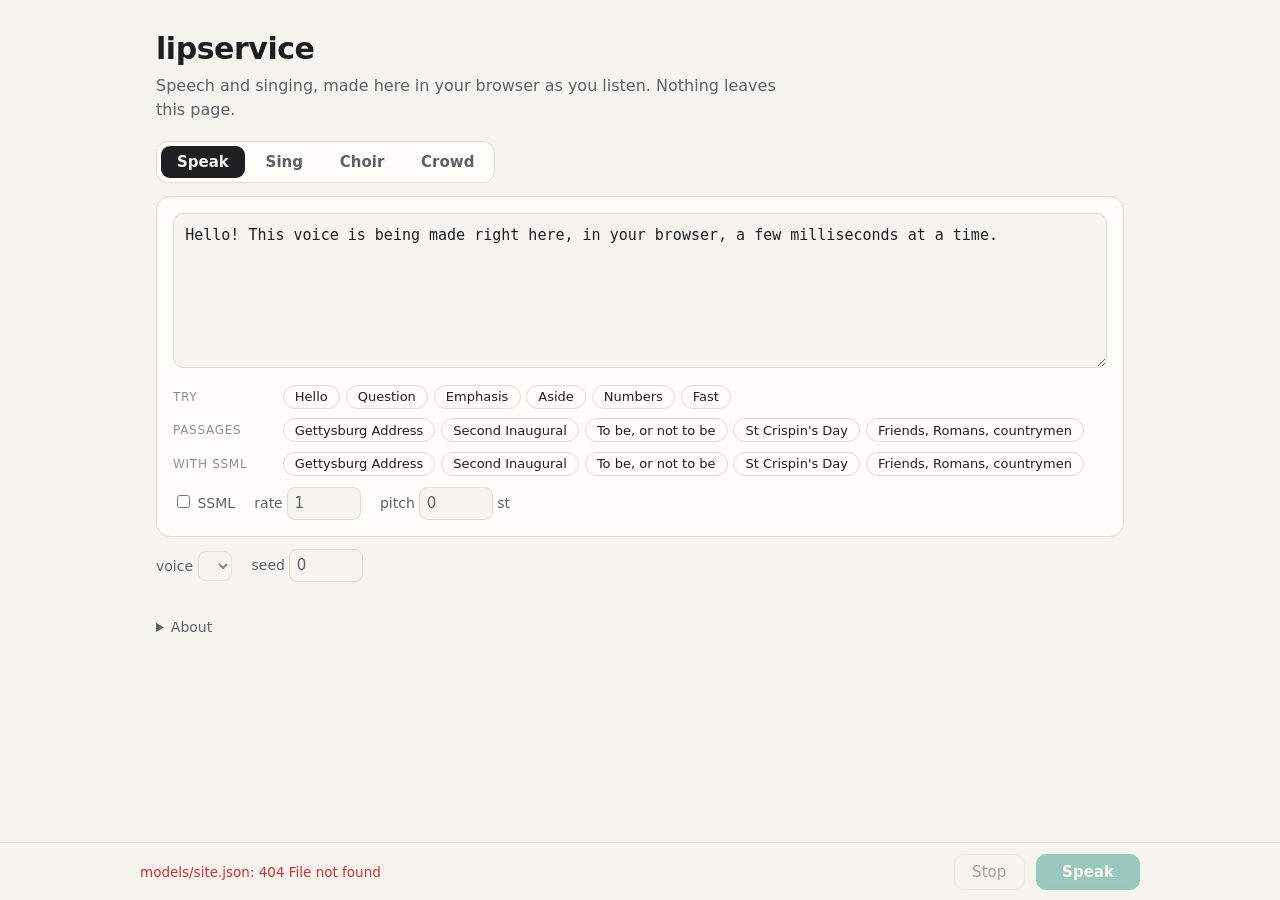
==== commit 256fe602: "Lip Service 0.1.1" ====
--- a/engine/web/index.html
+++ b/engine/web/index.html
@@ -82,7 +82,7 @@
   .viz figcaption { color: var(--mute); font-size: 13px; margin: .2rem 0 .6rem; line-height: 1.4; }
   .viz canvas { display: block; width: 100%; }
   .stagebox { position: relative; }
-  .tip { position: absolute; top: 4px; right: 4px; background: var(--bg); border: 1px solid var(--line); border-radius: 10px; padding: .45rem .7rem; font-size: 12.5px; line-height: 1.45; max-width: 62%; box-shadow: 0 6px 24px rgb(0 0 0 / .25); }
+  .tip { position: absolute; top: 4px; right: 4px; background: var(--bg); border: 1px solid var(--line); border-radius: 10px; padding: .45rem .7rem; font-size: 12.5px; line-height: 1.45; max-width: 62%; max-height: calc(100% - 8px); overflow: auto; box-sizing: border-box; box-shadow: 0 6px 24px rgb(0 0 0 / .25); }
   .tip b { display: block; font-size: 13px; }
   .tip div { color: var(--mute); }
   .key { display: flex; flex-wrap: wrap; gap: .2rem .9rem; font-size: 12px; color: var(--mute); margin-top: .5rem; }
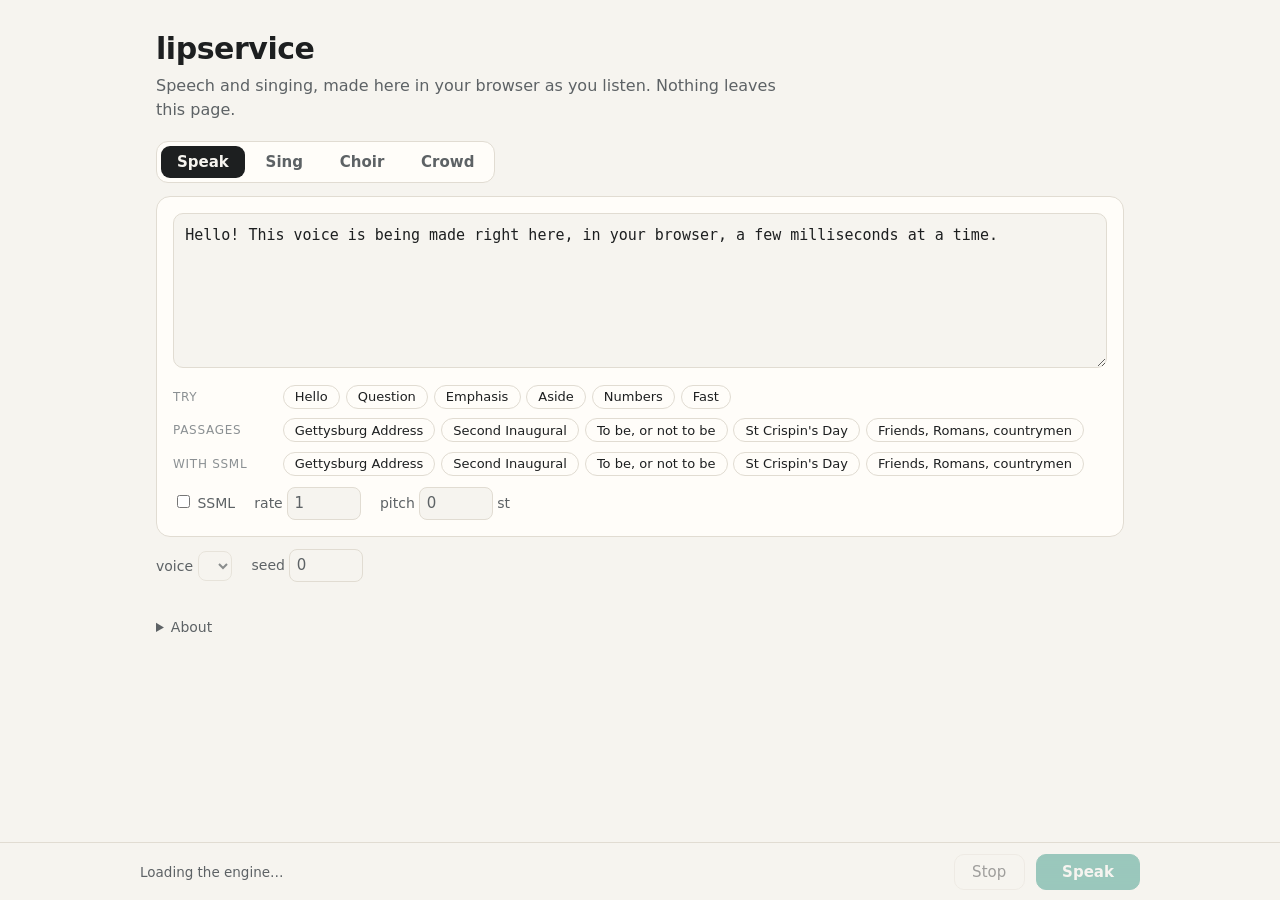
==== commit e3c6ea91: "Lip Service 0.2.0" ====
--- a/engine/web/index.html
+++ b/engine/web/index.html
@@ -185,13 +185,14 @@
     changes are heard at the next Go.</p>
   </details>
   <details><summary>Song format</summary>
-    <p>A line each: <code>bpm 90</code>, <code>rest 0.5</code> (beats), or a word and its notes, one a syllable,
+    <p>A line each. A line that starts with <code>%</code> is an instruction: <code>%bpm 90</code> the tempo, before the
+    first word; <code>%rest 0.5</code> beats of silence. Every other line is a word and its notes, one a syllable,
     <code>NOTE:BEATS</code> (<code>C4</code>, <code>F#3</code>, <code>Bb2</code>), notes joined by <code>+</code> sharing a syllable.
     Lines starting <code>#</code> are comments.</p>
-    <p>A <code>vibrato</code> line between words writes the vibrato's size from that beat on, as a pedal is written beside
-    a part's notes: 1 is the voice's own, 0 a straight tone. <code>vibrato 0</code> jumps to none;
-    <code>vibrato 1.5:3</code> glides to one and a half times over the next 3 beats; several in a line follow one another, so
-    <code>vibrato 0 0:2 2:4 0:2</code> is none, held for 2 beats, grown to twice over 4, gone again over 2. The line takes no
+    <p>A <code>%vibrato</code> line between words writes the vibrato's size from that beat on, as a pedal is written beside
+    a part's notes: 1 is the voice's own, 0 a straight tone. <code>%vibrato 0</code> jumps to none;
+    <code>%vibrato 1.5:3</code> glides to one and a half times over the next 3 beats; several in a line follow one another, so
+    <code>%vibrato 0 0:2 2:4 0:2</code> is none, held for 2 beats, grown to twice over 4, gone again over 2. The line takes no
     time in the song, and the last size holds until the next line. Of a singer's own pitch it sizes the vibrato and leaves
     the slower drift. In a choir each part has its own (Parts as song files); the piece Vibrato, Written shows it. The
     knob "vibrato alone" is what 1 comes to: every size written is multiplied by it.</p>
@@ -295,6 +296,8 @@
 <script type="module">
 import { PASSAGES } from "./passages.js";
 import { Choir } from "./choir.js";
+import { Engine } from "./lipservice.js";
+import { setEngine } from "./room.js";
 import { Deck } from "./deck.js";
 import { Conductor } from "./conduct.js";
 import { CHOIRS, VIBRATO, arrange } from "./choirs.js";
@@ -324,8 +327,8 @@
 };
 const SING = {
   "Amazing Grace": `# Amazing Grace (New Britain, 1829), first two lines; 3/4
-bpm 90
-rest 0.5
+%bpm 90
+%rest 0.5
 amazing D4:1 G4:2 B4:0.5+G4:0.5
 grace B4:2
 how A4:1
@@ -338,9 +341,9 @@
 wretch B4:2
 like A4:1
 me D5:3
-rest 0.5`,
+%rest 0.5`,
   "Twinkle": `# Twinkle, Twinkle, Little Star (traditional)
-bpm 100
+%bpm 100
 twinkle C4:1 C4:1
 twinkle G4:1 G4:1
 little A4:1 A4:1
@@ -351,7 +354,7 @@
 what D4:1
 you D4:1
 are C4:2
-rest 0.5`,
+%rest 0.5`,
 };
 
 const CAPTION = {
@@ -499,7 +502,7 @@
 session?.setActionHandler("pause", () => halted());
 function nowPlaying(title) {
   if (!session) return;
-  session.metadata = new MediaMetadata({ title, artist: "lipservice", album: "made in your browser" });
+  session.metadata = title ? new MediaMetadata({ title, artist: "lipservice", album: "made in your browser" }) : null;
   session.playbackState = title ? "playing" : "none";
 }
 
@@ -584,6 +587,11 @@
 $("stop").onclick = halted;
 
 // ------------------------------------------------------------------ the choir and the crowd
+
+// The choir's mixer and room, and the crowd's, run in an engine on this thread, with no models in it.
+const wasmAt = await fetch("lipservice.wasm", { cache: "no-cache" });
+if (!wasmAt.ok) throw new Error(`lipservice.wasm: ${wasmAt.status} ${wasmAt.statusText}`);
+setEngine(await Engine.create(new Uint8Array(await wasmAt.arrayBuffer())));
 
 // The choir (choir.js): its parts over several workers, mixed here; the conductor puts the sound on
 // the take's tape and the deck plays it.
@@ -1071,7 +1079,7 @@
     const how = singHow.get();
     take.asked = {
       voice: common.voice, seed: common.seed, song: sized(take.text, how.vibrato), shift: take.shift, motion: $("sing-motion").value || null,
-      style: { vibrato: 0.25 * how.sway, motionScale: how.sway, glide: how.glide, dynamics: how.dynamics, breathiness: how.breathiness, diction: $("sing-diction").checked },
+      style: { vibrato: 0.25 * how.sway, motionScale: how.sway, glide: how.glide, dynamics: how.dynamics, breathiness: how.breathiness, diction: $("sing-diction").checked ? [] : ["spoken"] },
     };
     worker.postMessage({ type: "sing", id, ...take.asked });
     nowPlaying((take.text.match(/^#\s*(.+)$/m)?.[1] ?? "a song").slice(0, 60));
